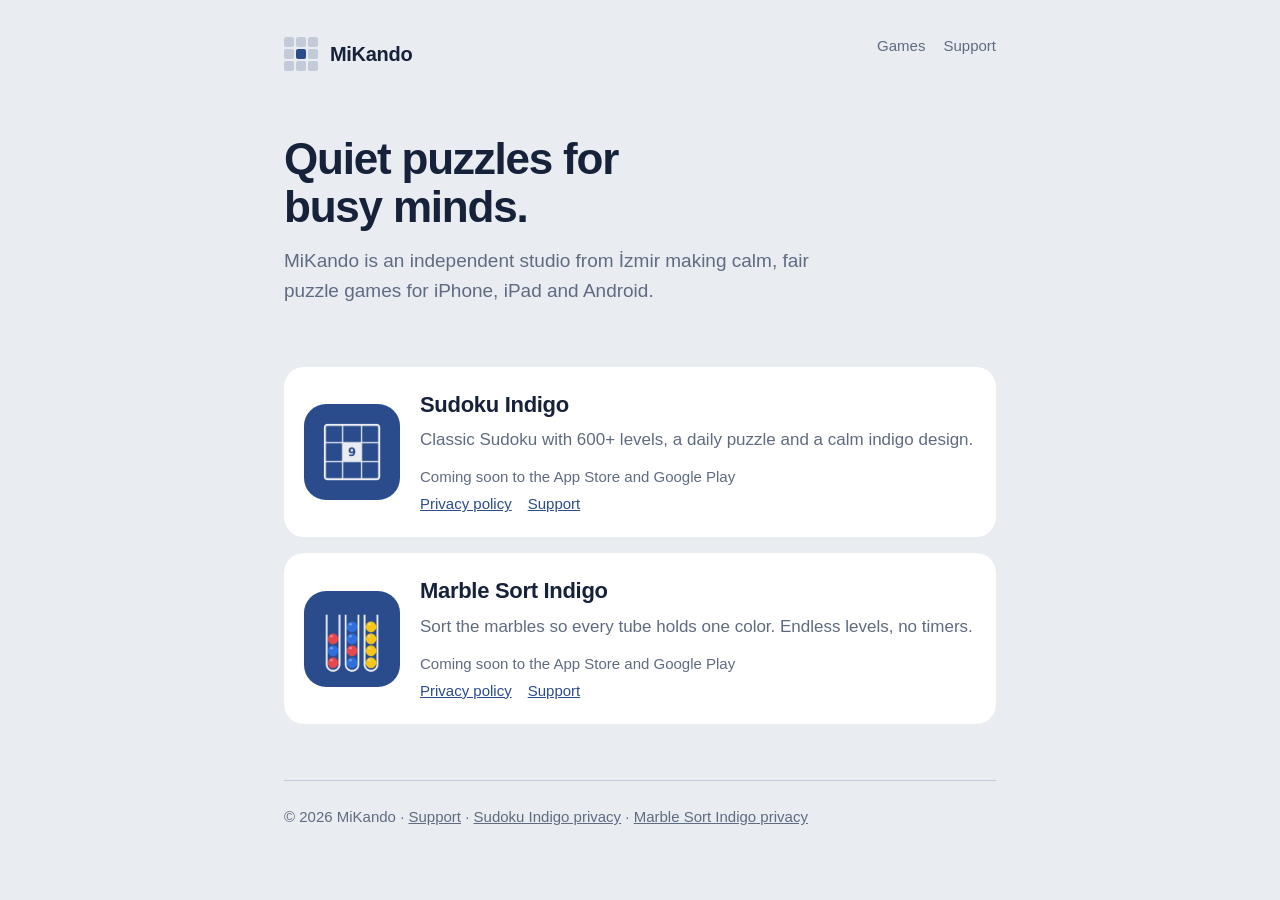
==== index.html @ f4e3406f "Add files via upload" ====
<!doctype html>
<html lang="en">
<head>
<meta charset="utf-8">
<meta name="viewport" content="width=device-width, initial-scale=1">
<title>MiKando — Puzzle games</title>
<meta name="description" content="MiKando makes calm puzzle games.">
<link rel="icon" href="img/favicon.png">
<link rel="stylesheet" href="style.css">
</head>
<body>
<div class="wrap">
<header class="site">
  <a class="brand" href="index.html"><span class="mark" aria-hidden="true"><i></i><i></i><i></i><i></i><i class="on"></i><i></i><i></i><i></i><i></i></span>MiKando</a>
  <nav class="top"><a href="index.html">Games</a><a href="support.html">Support</a></nav>
</header>
<section class="hero">
  <h1>Quiet puzzles for busy minds.</h1>
  <p>MiKando is an independent studio from İzmir making calm, fair puzzle games for iPhone, iPad and Android.</p>
</section>
<section class="games" aria-label="Games">
  <article class="game">
    <img src="img/sudoku-indigo.png" alt="Sudoku Indigo app icon" width="96" height="96">
    <div>
      <h2>Sudoku Indigo</h2>
      <p>Classic Sudoku with 600+ levels, a daily puzzle and a calm indigo design.</p>
      <div class="links"><span class="soon">Coming soon to the App Store and Google Play</span><br><a href="sudoku-indigo/privacy.html">Privacy policy</a><a href="support.html">Support</a></div>
    </div>
  </article>
  <article class="game">
    <img src="img/marble-sort-indigo.png" alt="Marble Sort Indigo app icon" width="96" height="96">
    <div>
      <h2>Marble Sort Indigo</h2>
      <p>Sort the marbles so every tube holds one color. Endless levels, no timers.</p>
      <div class="links"><span class="soon">Coming soon to the App Store and Google Play</span><br><a href="marble-sort-indigo/privacy.html">Privacy policy</a><a href="support.html">Support</a></div>
    </div>
  </article>
</section>

<footer class="site">© 2026 MiKando · <a href="support.html">Support</a> · <a href="sudoku-indigo/privacy.html">Sudoku Indigo privacy</a> · <a href="marble-sort-indigo/privacy.html">Marble Sort Indigo privacy</a></footer>
</div>
</body>
</html>
---- style.css ----
:root{--bg:#E9EDF2;--surface:#FFFFFF;--ink:#16213A;--muted:#5F6B80;--indigo:#2B4C8C;--line:#C3CBD8;color-scheme:light dark}
@media (prefers-color-scheme:dark){:root{--bg:#0F1522;--surface:#171F30;--ink:#E4E9F2;--muted:#8A94A8;--indigo:#8EAEF0;--line:#2A3449}}
*{box-sizing:border-box}
html{-webkit-text-size-adjust:100%}
body{margin:0;background:var(--bg);color:var(--ink);font:17px/1.6 -apple-system,BlinkMacSystemFont,"Segoe UI",Roboto,"Helvetica Neue",Arial,sans-serif}
a{color:var(--indigo)}
a:focus-visible{outline:2px solid var(--indigo);outline-offset:3px;border-radius:4px}
.wrap{max-width:760px;margin:0 auto;padding:0 24px}
header.site{padding:28px 0 8px}
header.site a.brand{display:inline-flex;align-items:center;gap:12px;text-decoration:none;color:var(--ink);font-weight:700;font-size:20px;letter-spacing:-.3px}
.mark{display:grid;grid-template-columns:repeat(3,10px);gap:2px}
.mark i{width:10px;height:10px;background:var(--line);border-radius:2px;display:block}
.mark i.on{background:var(--indigo)}
nav.top{float:right;margin-top:4px}
nav.top a{margin-left:18px;text-decoration:none;color:var(--muted);font-size:15px}
nav.top a:hover{color:var(--ink)}
.hero{padding:56px 0 24px}
.hero h1{font-size:44px;line-height:1.1;letter-spacing:-1.2px;margin:0 0 14px;max-width:16ch}
.hero p{color:var(--muted);font-size:19px;margin:0;max-width:52ch}
.games{display:grid;gap:16px;margin:36px 0 56px}
.game{display:grid;grid-template-columns:96px 1fr;gap:20px;align-items:center;background:var(--surface);border-radius:20px;padding:20px}
.game img{width:96px;height:96px;border-radius:22px}
.game h2{margin:0 0 4px;font-size:22px;letter-spacing:-.3px}
.game p{margin:0 0 10px;color:var(--muted)}
.game .links a{margin-right:16px;font-size:15px}
.soon{color:var(--muted);font-size:15px}
main.doc{padding:24px 0 40px}
main.doc h1{font-size:32px;letter-spacing:-.6px;margin:24px 0 4px}
main.doc h2{font-size:22px;margin:40px 0 6px}
main.doc hr{border:0;border-top:1px solid var(--line);margin:48px 0 0}
main.doc em{color:var(--muted);font-style:normal;font-size:15px}
.langs{display:flex;flex-wrap:wrap;gap:8px;margin:20px 0 0;padding:0;list-style:none}
.langs a{display:inline-block;padding:6px 14px;border:1px solid var(--line);border-radius:999px;text-decoration:none;color:var(--ink);font-size:15px}
.langs a:hover{border-color:var(--indigo)}
footer.site{border-top:1px solid var(--line);padding:24px 0 48px;color:var(--muted);font-size:15px}
footer.site a{color:var(--muted)}
@media (max-width:560px){.game{align-items:start}.hero h1{font-size:34px}.game{grid-template-columns:72px 1fr;gap:16px}.game img{width:72px;height:72px;border-radius:17px}nav.top{float:none;display:block;margin-top:12px}nav.top a{margin:0 18px 0 0}}
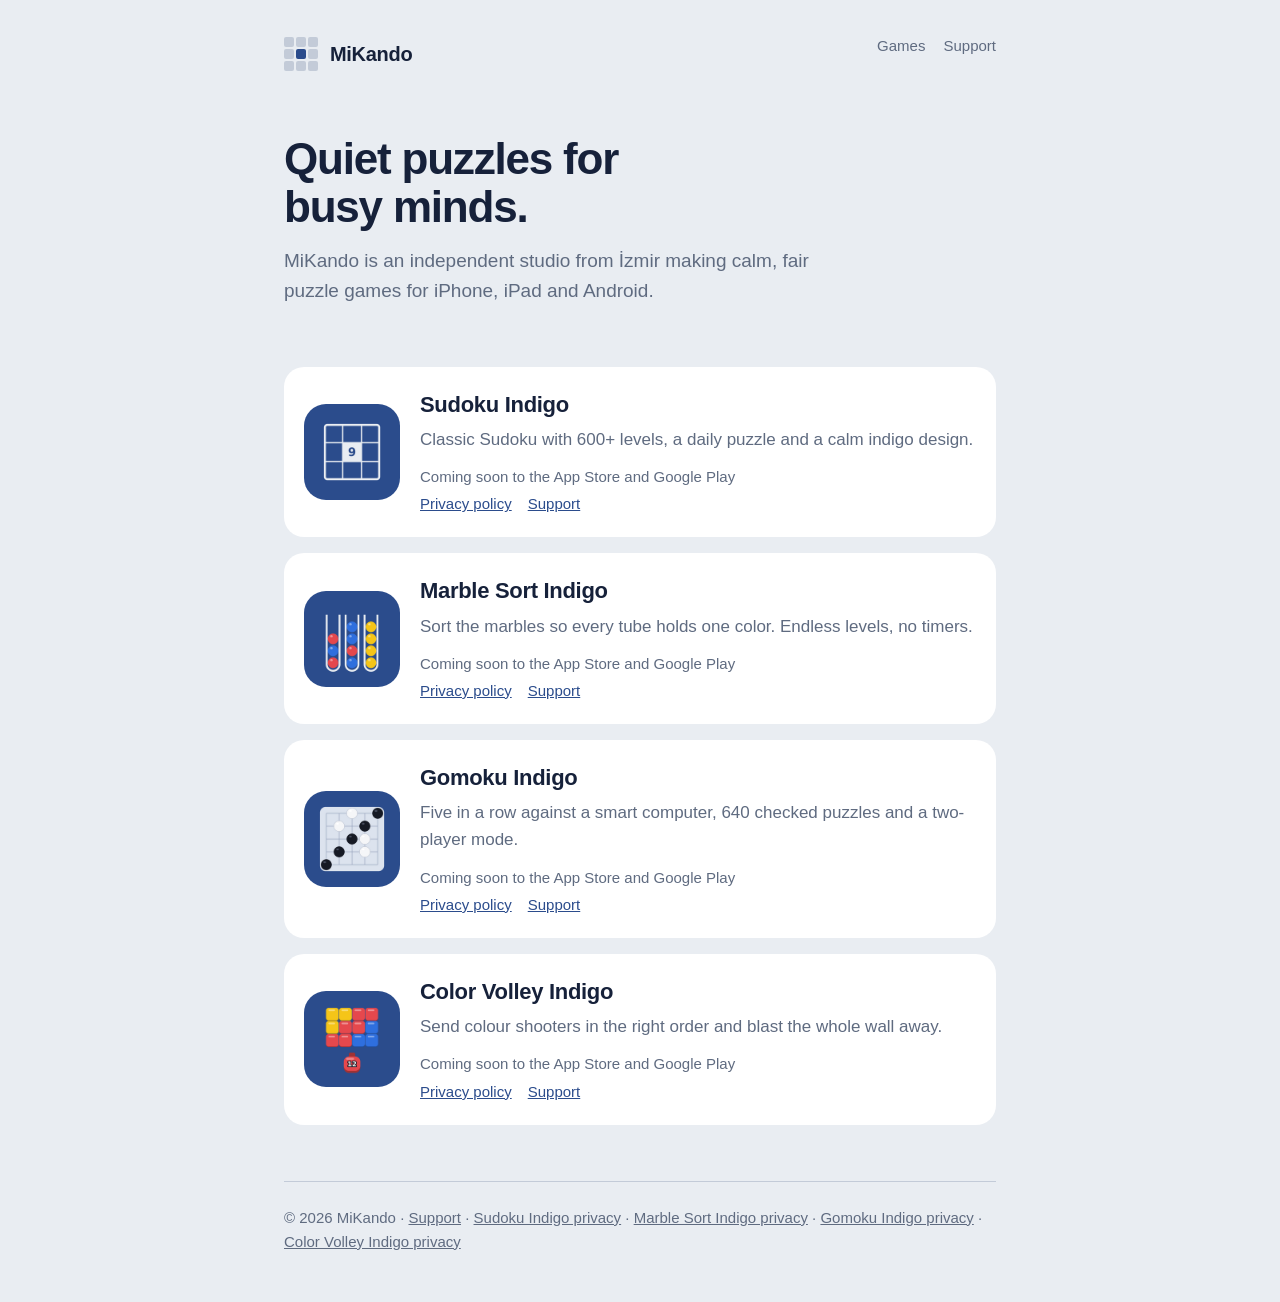
==== commit dd4f31da: "Add files via upload" ====
--- a/index.html
+++ b/index.html
@@ -35,9 +35,25 @@
       <div class="links"><span class="soon">Coming soon to the App Store and Google Play</span><br><a href="marble-sort-indigo/privacy.html">Privacy policy</a><a href="support.html">Support</a></div>
     </div>
   </article>
+  <article class="game">
+    <img src="img/gomoku-indigo.png" alt="Gomoku Indigo app icon" width="96" height="96">
+    <div>
+      <h2>Gomoku Indigo</h2>
+      <p>Five in a row against a smart computer, 640 checked puzzles and a two-player mode.</p>
+      <div class="links"><span class="soon">Coming soon to the App Store and Google Play</span><br><a href="gomoku-indigo/privacy.html">Privacy policy</a><a href="support.html">Support</a></div>
+    </div>
+  </article>
+  <article class="game">
+    <img src="img/color-volley-indigo.png" alt="Color Volley Indigo app icon" width="96" height="96">
+    <div>
+      <h2>Color Volley Indigo</h2>
+      <p>Send colour shooters in the right order and blast the whole wall away.</p>
+      <div class="links"><span class="soon">Coming soon to the App Store and Google Play</span><br><a href="color-volley-indigo/privacy.html">Privacy policy</a><a href="support.html">Support</a></div>
+    </div>
+  </article>
 </section>
 
-<footer class="site">© 2026 MiKando · <a href="support.html">Support</a> · <a href="sudoku-indigo/privacy.html">Sudoku Indigo privacy</a> · <a href="marble-sort-indigo/privacy.html">Marble Sort Indigo privacy</a></footer>
+<footer class="site">© 2026 MiKando · <a href="support.html">Support</a> · <a href="sudoku-indigo/privacy.html">Sudoku Indigo privacy</a> · <a href="marble-sort-indigo/privacy.html">Marble Sort Indigo privacy</a> · <a href="gomoku-indigo/privacy.html">Gomoku Indigo privacy</a> · <a href="color-volley-indigo/privacy.html">Color Volley Indigo privacy</a></footer>
 </div>
 </body>
 </html>
